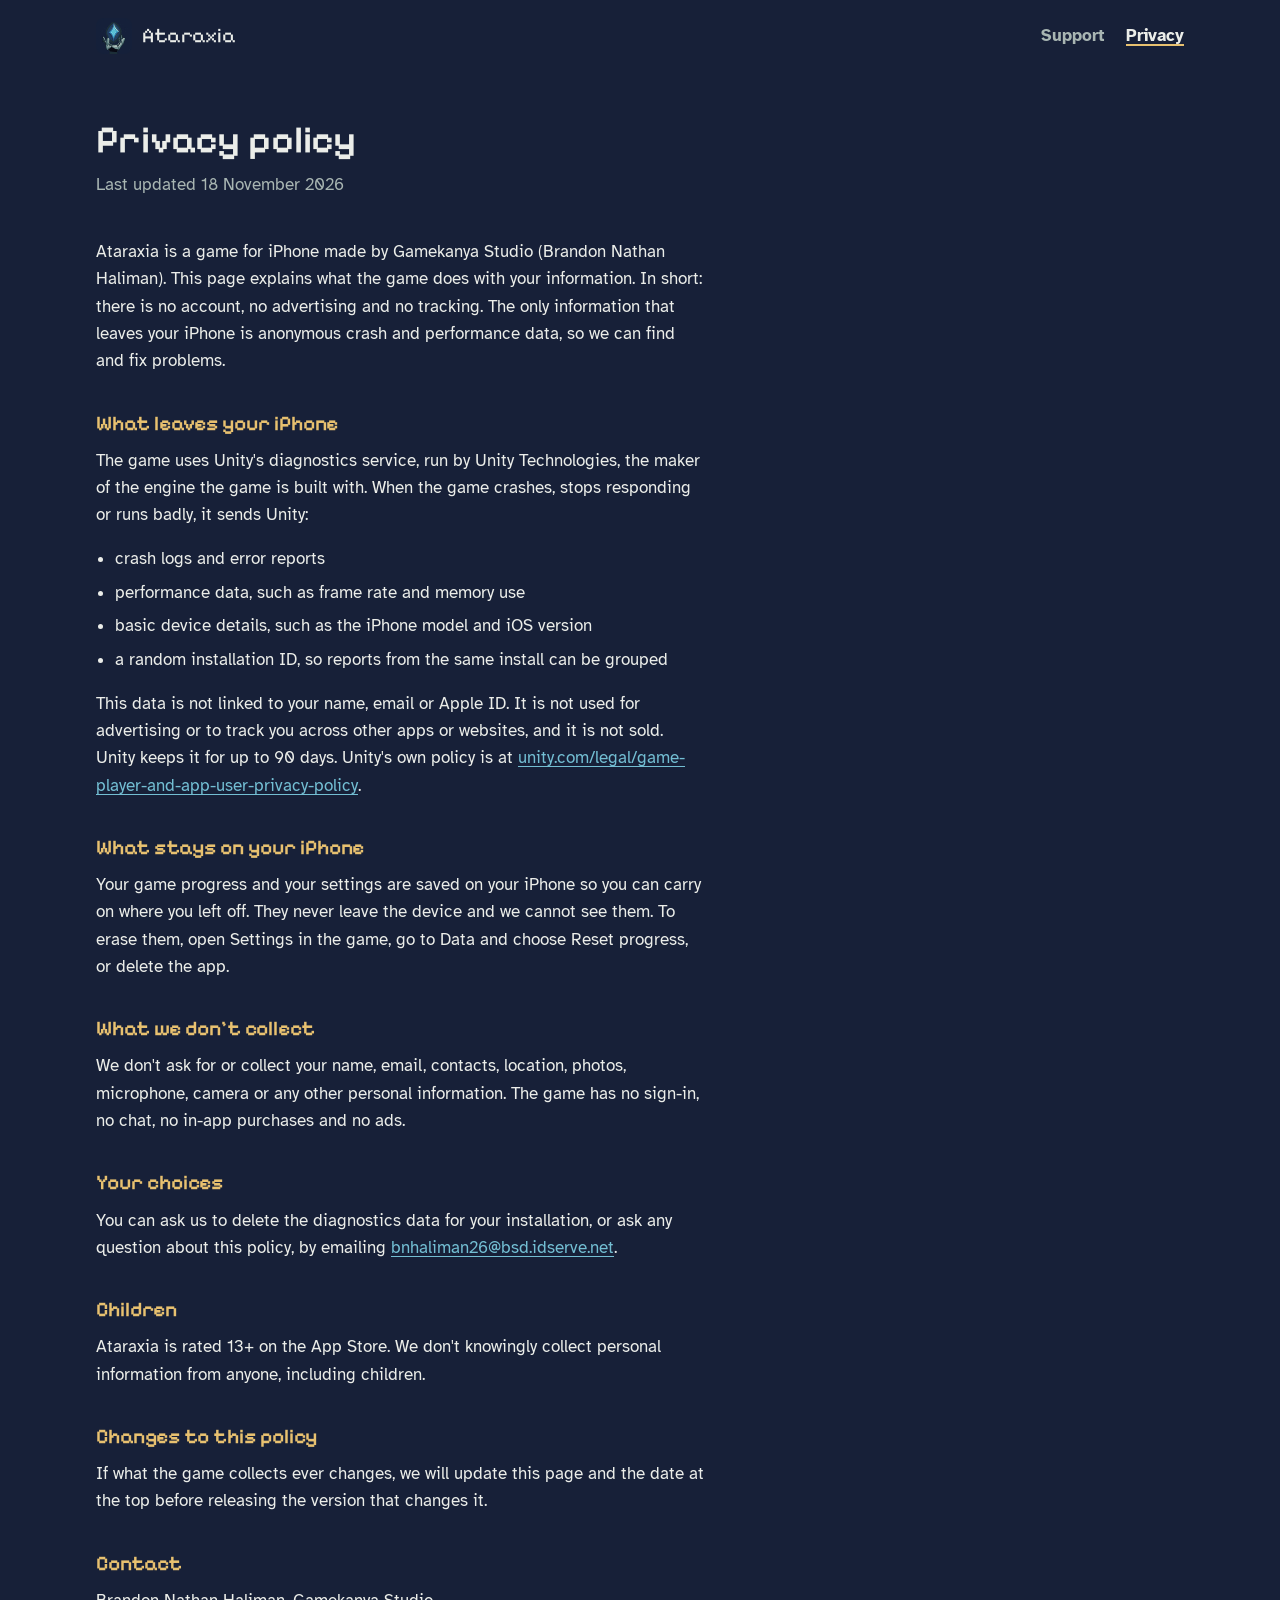
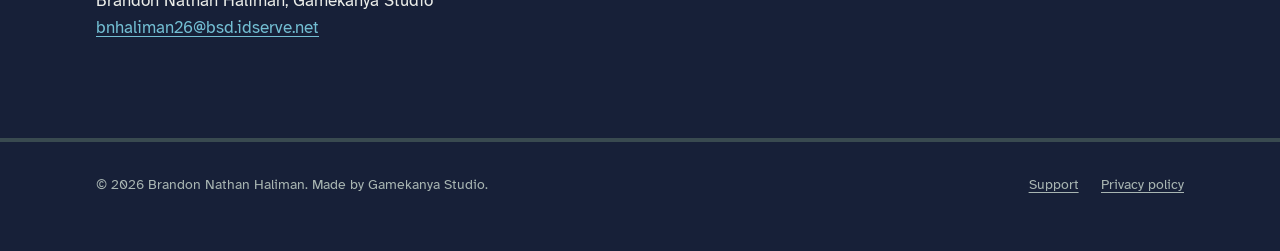
==== privacy.html @ 7a303ba2 "Add Ataraxia website for GitHub Pages Home (App Store marketing URL), Support and Privacy policy pag" ====
<!doctype html>
<html lang="en">
<head>
  <meta charset="utf-8">
  <meta name="viewport" content="width=device-width, initial-scale=1">
  <title>Privacy policy · Ataraxia</title>
  <meta name="description" content="What the Ataraxia iPhone game does with your information.">
  <meta name="theme-color" content="#172038">
  <link rel="icon" type="image/png" href="assets/img/favicon-64.png">
  <link rel="apple-touch-icon" href="assets/img/apple-touch-icon.png">
  <link rel="stylesheet" href="assets/site.css">
</head>
<body>
  <a class="skip" href="#main">Skip to content</a>
  <header class="wrap bar">
    <a class="home" href="./"><img src="assets/img/favicon-64.png" alt="" width="36" height="36">Ataraxia</a>
    <nav aria-label="Site">
      <a href="support.html">Support</a>
      <a href="privacy.html" aria-current="page">Privacy</a>
    </nav>
  </header>

  <main id="main" class="wrap page">
    <header>
      <h1>Privacy policy</h1>
      <p class="updated">Last updated 18 November 2026</p>
    </header>

    <div class="prose">
      <p>Ataraxia is a game for iPhone made by Gamekanya Studio (Brandon Nathan Haliman). This page explains what the game does with your information. In short: there is no account, no advertising and no tracking. The only information that leaves your iPhone is anonymous crash and performance data, so we can find and fix problems.</p>

      <h2>What leaves your iPhone</h2>
      <p>The game uses Unity's diagnostics service, run by Unity Technologies, the maker of the engine the game is built with. When the game crashes, stops responding or runs badly, it sends Unity:</p>
      <ul>
        <li>crash logs and error reports</li>
        <li>performance data, such as frame rate and memory use</li>
        <li>basic device details, such as the iPhone model and iOS version</li>
        <li>a random installation ID, so reports from the same install can be grouped</li>
      </ul>
      <p>This data is not linked to your name, email or Apple ID. It is not used for advertising or to track you across other apps or websites, and it is not sold. Unity keeps it for up to 90 days. Unity's own policy is at <a href="https://unity.com/legal/game-player-and-app-user-privacy-policy">unity.com/legal/game-player-and-app-user-privacy-policy</a>.</p>

      <h2>What stays on your iPhone</h2>
      <p>Your game progress and your settings are saved on your iPhone so you can carry on where you left off. They never leave the device and we cannot see them. To erase them, open Settings in the game, go to Data and choose Reset progress, or delete the app.</p>

      <h2>What we don't collect</h2>
      <p>We don't ask for or collect your name, email, contacts, location, photos, microphone, camera or any other personal information. The game has no sign-in, no chat, no in-app purchases and no ads.</p>

      <h2>Your choices</h2>
      <p>You can ask us to delete the diagnostics data for your installation, or ask any question about this policy, by emailing <a href="mailto:bnhaliman26@bsd.idserve.net">bnhaliman26@bsd.idserve.net</a>.</p>

      <h2>Children</h2>
      <p>Ataraxia is rated 13+ on the App Store. We don't knowingly collect personal information from anyone, including children.</p>

      <h2>Changes to this policy</h2>
      <p>If what the game collects ever changes, we will update this page and the date at the top before releasing the version that changes it.</p>

      <h2>Contact</h2>
      <p>Brandon Nathan Haliman, Gamekanya Studio<br><a href="mailto:bnhaliman26@bsd.idserve.net">bnhaliman26@bsd.idserve.net</a></p>
    </div>
  </main>

  <footer class="foot">
    <div class="wrap">
      <p>© 2026 Brandon Nathan Haliman. Made by Gamekanya Studio.</p>
      <nav aria-label="Footer">
        <a href="support.html">Support</a>
        <a href="privacy.html">Privacy policy</a>
      </nav>
    </div>
  </footer>
</body>
</html>
---- assets/site.css ----
/* Ataraxia website. Colours are the game's Apollo palette; Pixelify Sans is the game's title font. */

@font-face {
  font-family: "Pixelify Sans";
  src: url("fonts/PixelifySans.woff2") format("woff2");
  font-weight: 400 700;
  font-display: swap;
}
@font-face {
  font-family: "Atkinson Hyperlegible";
  src: url("fonts/atkinson-hyperlegible-latin-400-normal.woff2") format("woff2");
  font-weight: 400;
  font-display: swap;
}
@font-face {
  font-family: "Atkinson Hyperlegible";
  src: url("fonts/atkinson-hyperlegible-latin-400-italic.woff2") format("woff2");
  font-weight: 400;
  font-style: italic;
  font-display: swap;
}
@font-face {
  font-family: "Atkinson Hyperlegible";
  src: url("fonts/atkinson-hyperlegible-latin-700-normal.woff2") format("woff2");
  font-weight: 700;
  font-display: swap;
}

:root {
  --night: #172038;   /* sky and page */
  --deep: #253a5e;    /* panels */
  --slate: #394a50;   /* quiet panels, rules */
  --sand: #c8925a;    /* arena ground */
  --sand-dark: #ae7541;
  --crystal: #73bed3; /* number orbs, links */
  --operator: #df84a5;/* operator orbs */
  --gold: #e8c170;    /* results, strike */
  --text: #ebede9;
  --muted: #a8b5b2;

  --display: "Pixelify Sans", ui-monospace, monospace;
  --body: "Atkinson Hyperlegible", system-ui, -apple-system, sans-serif;

  --measure: 38rem;
  --step--1: 0.875rem;
  --step-0: 1.0625rem;
  --step-1: 1.3rem;
  --step-2: 1.7rem;
  --step-3: 2.4rem;
  --step-4: clamp(3.2rem, 9vw, 6.5rem);
  --notch: 8px;
}

*, *::before, *::after { box-sizing: border-box; }

html { background: var(--night); color: var(--text); }

body {
  margin: 0;
  font-family: var(--body);
  font-size: var(--step-0);
  line-height: 1.6;
  -webkit-text-size-adjust: 100%;
}

img.pixel { image-rendering: pixelated; }

a { color: var(--crystal); text-underline-offset: 0.18em; }
a:hover { color: var(--text); }

:focus-visible {
  outline: 3px solid var(--gold);
  outline-offset: 3px;
}

.skip {
  position: absolute;
  left: 1rem;
  top: -4rem;
  background: var(--gold);
  color: var(--night);
  padding: 0.5rem 0.9rem;
  font-weight: 700;
  z-index: 10;
}
.skip:focus { top: 1rem; }

h1, h2, h3 {
  font-family: var(--display);
  font-weight: 600;
  line-height: 1.1;
  margin: 0;
}
h2 { font-size: var(--step-3); }
h3 { font-size: var(--step-1); }

p { margin: 0 0 1em; }

.wrap {
  width: min(100% - 2.5rem, 68rem);
  margin-inline: auto;
}

/* Notched pixel corners, the same cut the game's UI frames use */
.notched {
  clip-path: polygon(
    var(--notch) 0, calc(100% - var(--notch)) 0, 100% var(--notch),
    100% calc(100% - var(--notch)), calc(100% - var(--notch)) 100%,
    var(--notch) 100%, 0 calc(100% - var(--notch)), 0 var(--notch));
}

/* ---------- Top bar ---------- */

.bar {
  display: flex;
  align-items: center;
  justify-content: space-between;
  gap: 1rem;
  padding-block: 1.1rem;
}
.bar .home {
  display: inline-flex;
  align-items: center;
  gap: 0.6rem;
  font-family: var(--display);
  font-size: var(--step-1);
  color: var(--text);
  text-decoration: none;
}
.bar .home img { width: 36px; height: 36px; border-radius: 8px; }
.bar nav { display: flex; gap: 1.4rem; }
.bar nav a { color: var(--muted); text-decoration: none; font-weight: 700; }
.bar nav a:hover, .bar nav a[aria-current="page"] { color: var(--text); }
.bar nav a[aria-current="page"] { text-decoration: underline; text-decoration-color: var(--gold); text-decoration-thickness: 2px; }

/* ---------- Landing: sky over sand ---------- */

.sky {
  position: relative;
  overflow: hidden;
  background:
    radial-gradient(2px 2px at 12% 18%, var(--text) 50%, transparent 51%),
    radial-gradient(2px 2px at 27% 52%, var(--muted) 50%, transparent 51%),
    radial-gradient(2px 2px at 41% 12%, var(--text) 50%, transparent 51%),
    radial-gradient(2px 2px at 63% 34%, var(--muted) 50%, transparent 51%),
    radial-gradient(2px 2px at 78% 9%, var(--text) 50%, transparent 51%),
    radial-gradient(2px 2px at 88% 46%, var(--muted) 50%, transparent 51%),
    radial-gradient(2px 2px at 54% 61%, var(--text) 50%, transparent 51%),
    var(--night);
}

.hero {
  position: relative;
  z-index: 1;
  display: grid;
  grid-template-columns: minmax(0, 1fr) minmax(0, 26rem);
  gap: 2.5rem 3rem;
  align-items: end;
  padding-block: 4rem 0;
}

.hero h1 {
  font-size: var(--step-4);
  letter-spacing: 0.01em;
}
.hero .lede {
  font-size: var(--step-1);
  max-width: 30rem;
  margin-top: 1rem;
  color: var(--text);
}
.hero .facts-line { color: var(--muted); margin-top: 0.5rem; }

.store {
  display: inline-block;
  margin-top: 1.6rem;
  padding: 0.85rem 1.3rem;
  background: var(--gold);
  color: var(--night);
  font-weight: 700;
  text-decoration: none;
}
.store[aria-disabled="true"] { background: var(--slate); color: var(--text); cursor: default; }

.ship {
  position: absolute;
  top: 0.5rem;
  right: -240px;
  width: 223px;
  animation: cross 26s linear 0.6s 1 forwards;
}
@keyframes cross {
  to { transform: translateX(calc(-100vw - 260px)); }
}

/* The dune: a stepped pixel edge between sky and ground */
.ground {
  height: 64px;
  margin-top: 3rem;
  margin-bottom: -1px;   /* no hairline seam against the sand section below */
  background: var(--sand);
  clip-path: polygon(0 40%, 8% 40%, 8% 25%, 19% 25%, 19% 10%, 34% 10%, 34% 30%, 47% 30%, 47% 15%, 61% 15%, 61% 0, 76% 0, 76% 22%, 90% 22%, 90% 38%, 100% 38%, 100% 100%, 0 100%);
}

/* ---------- The processor demo ---------- */

.processor {
  background: var(--deep);
  padding: 1.4rem 1.4rem 1.2rem;
  margin-bottom: -2rem;
  position: relative;
  z-index: 1;
}
.processor h2 { font-size: var(--step-1); }
.processor p.hint { color: var(--muted); font-size: var(--step--1); margin: 0.35rem 0 1rem; }

.chain {
  display: flex;
  align-items: center;
  gap: 0.35rem;
  flex-wrap: wrap;
}
.orb {
  width: 3.4rem;
  height: 3.4rem;
  border: 0;
  border-radius: 50%;
  font-family: var(--body);
  font-size: 1.6rem;
  font-weight: 700;
  color: #140f1a;
  cursor: pointer;
  box-shadow: inset 0 0 0 3px #0d0b14, inset 0 -6px 0 rgba(0, 0, 0, 0.18);
}
.orb.number { background: var(--crystal); }
.orb.operator { background: var(--operator); width: 2.8rem; height: 2.8rem; font-size: 1.4rem; }
.orb:active { transform: translateY(2px); }

.result {
  margin: 1.1rem 0 0;
  font-weight: 700;
  font-size: var(--step-2);
  line-height: 1.2;
  color: var(--gold);
}
.result small {
  display: block;
  font-weight: 400;
  margin-top: 0.2rem;
  font-family: var(--body);
  font-size: var(--step--1);
  color: var(--text);
}

/* ---------- Sections on the ground ---------- */

.field { background: var(--sand); color: #1a1420; padding-block: 4.5rem 4rem; }
.field a { color: #1a1420; }
.field h2 { color: #1a1420; }

.run {
  list-style: none;
  padding: 0;
  margin: 2rem 0 0;
  display: grid;
  grid-template-columns: repeat(5, minmax(0, 1fr));
  gap: 1rem;
  counter-reset: step;
}
.run li {
  counter-increment: step;
  border-top: 4px solid #1a1420;
  padding-top: 0.8rem;
}
.run li::before {
  content: counter(step);
  font-weight: 700;
  font-size: var(--step-2);
  display: block;
  line-height: 1;
  margin-bottom: 0.4rem;
}
.run h3 { font-size: var(--step-0); font-family: var(--body); font-weight: 700; margin-bottom: 0.3rem; }
.run p { font-size: var(--step--1); margin: 0; }

.shots {
  display: grid;
  grid-template-columns: repeat(3, minmax(0, 1fr));
  gap: 1rem;
  margin-top: 2.5rem;
}
.shots figure { margin: 0; }
.shots .frame {
  aspect-ratio: 2622 / 1206;
  background: var(--sand-dark);
  border: 4px solid #1a1420;
  display: grid;
  place-items: center;
  font-size: var(--step--1);
  text-align: center;
  padding: 0.5rem;
}
.shots img { width: 100%; height: auto; display: block; border: 4px solid #1a1420; }
.shots figcaption { font-size: var(--step--1); margin-top: 0.4rem; }

/* ---------- Night sections ---------- */

.band { padding-block: 4.5rem; }
.band + .band { border-top: 4px solid var(--slate); }

.split {
  display: grid;
  grid-template-columns: minmax(0, 18rem) minmax(0, 1fr);
  gap: 1.5rem 3rem;
}
.split > div > p:first-child { margin-top: 0.3rem; }

.options { list-style: none; padding: 0; margin: 0; }
.options li {
  padding: 0.9rem 0;
  border-bottom: 2px solid var(--slate);
}
.options li:first-child { padding-top: 0; }
.options strong { display: block; font-size: var(--step-0); }
.options span { color: var(--muted); }

.facts {
  display: grid;
  grid-template-columns: max-content 1fr;
  gap: 0.55rem 2rem;
  margin: 0;
}
.facts dt { color: var(--muted); }
.facts dd { margin: 0; font-weight: 700; }

/* ---------- Reading pages (privacy, support) ---------- */

.page { padding-block: 3rem 5rem; }
.page header { max-width: var(--measure); margin-bottom: 2.5rem; }
.page h1 { font-size: var(--step-3); margin-bottom: 0.6rem; }
.page .updated { color: var(--muted); }
.prose { max-width: var(--measure); }
.prose h2 { font-size: var(--step-1); margin: 2.4rem 0 0.7rem; color: var(--gold); }
.prose ul { padding-left: 1.2rem; margin: 0 0 1em; }
.prose li { margin-bottom: 0.4rem; }

.contact {
  background: var(--deep);
  padding: 1.3rem 1.4rem;
  margin: 0 0 2.5rem;
  max-width: var(--measure);
}
.contact p { margin: 0; }
.contact a { font-weight: 700; font-size: var(--step-1); }

details {
  border-bottom: 2px solid var(--slate);
  max-width: var(--measure);
}
summary {
  cursor: pointer;
  padding: 1rem 0;
  font-weight: 700;
  list-style: none;
  display: flex;
  justify-content: space-between;
  gap: 1rem;
}
summary::-webkit-details-marker { display: none; }
summary::after {
  content: "+";
  font-family: var(--display);
  color: var(--crystal);
  font-size: 1.4rem;
  line-height: 1;
}
details[open] summary::after { content: "\2212"; }
details > div { padding-bottom: 1rem; }

/* ---------- Footer ---------- */

.foot {
  border-top: 4px solid var(--slate);
  padding-block: 2rem 2.5rem;
  color: var(--muted);
  font-size: var(--step--1);
}
.foot .wrap { display: flex; flex-wrap: wrap; justify-content: space-between; gap: 1rem; }
.foot nav { display: flex; gap: 1.4rem; }
.foot a { color: var(--muted); }

/* ---------- Small screens ---------- */

@media (max-width: 860px) {
  .hero { grid-template-columns: 1fr; padding-top: 2rem; }
  .run { grid-template-columns: 1fr 1fr; }
  .shots { grid-template-columns: 1fr; }
  .split { grid-template-columns: 1fr; }
}
@media (max-width: 480px) {
  .run { grid-template-columns: 1fr; }
  .bar nav { gap: 1rem; }
  .orb { width: 3rem; height: 3rem; }
  .orb.operator { width: 2.5rem; height: 2.5rem; }
}

@media (max-width: 600px) {
  .ship { display: none; }
}

@media (prefers-reduced-motion: reduce) {
  .ship { animation: none; right: 4%; }
  .orb:active { transform: none; }
}

/* Long addresses (the support email) wrap instead of overflowing on narrow phones. */
a[href^="mailto:"] { overflow-wrap: anywhere; }
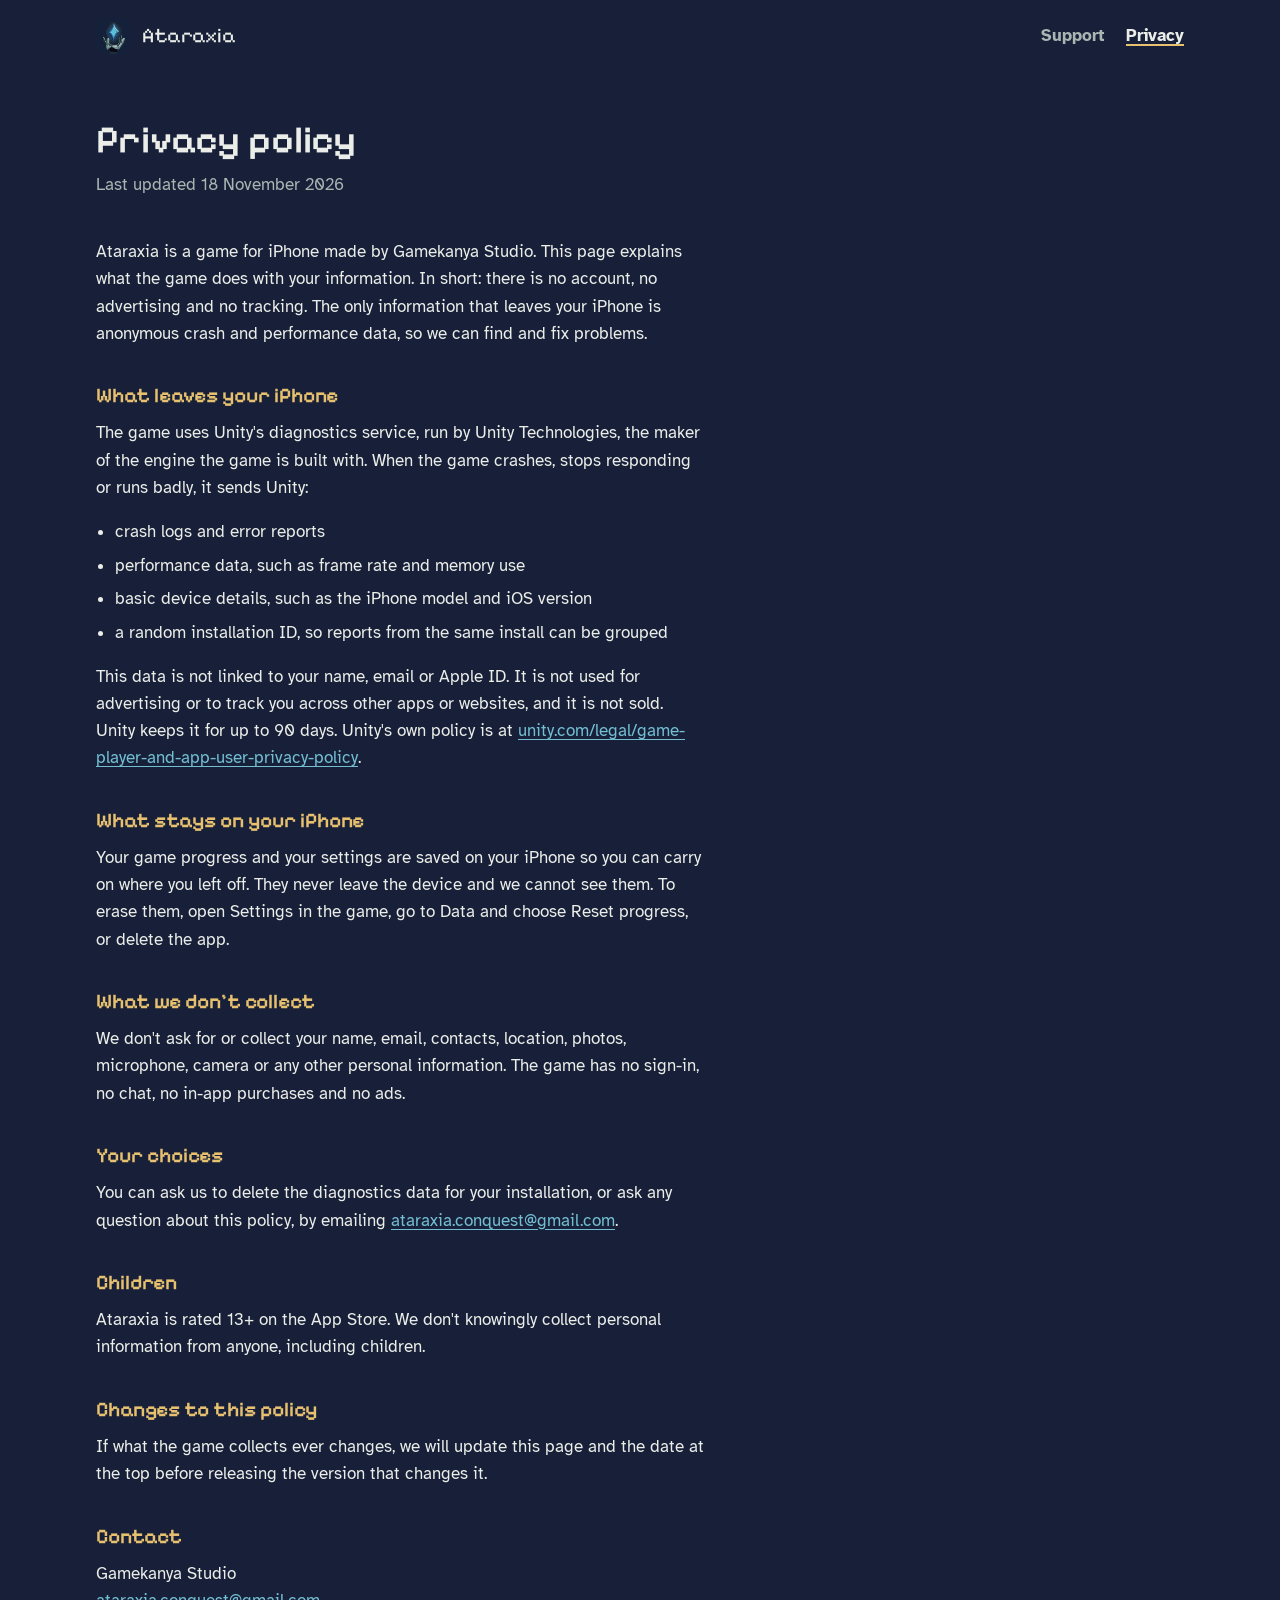
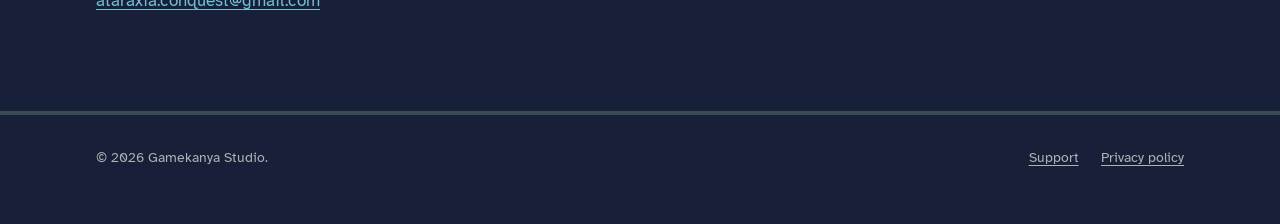
==== commit 45ab94f9: "Update copyright to Gamekanya Studio and support email" ====
--- a/privacy.html
+++ b/privacy.html
@@ -27,7 +27,7 @@
     </header>
 
     <div class="prose">
-      <p>Ataraxia is a game for iPhone made by Gamekanya Studio (Brandon Nathan Haliman). This page explains what the game does with your information. In short: there is no account, no advertising and no tracking. The only information that leaves your iPhone is anonymous crash and performance data, so we can find and fix problems.</p>
+      <p>Ataraxia is a game for iPhone made by Gamekanya Studio. This page explains what the game does with your information. In short: there is no account, no advertising and no tracking. The only information that leaves your iPhone is anonymous crash and performance data, so we can find and fix problems.</p>
 
       <h2>What leaves your iPhone</h2>
       <p>The game uses Unity's diagnostics service, run by Unity Technologies, the maker of the engine the game is built with. When the game crashes, stops responding or runs badly, it sends Unity:</p>
@@ -46,7 +46,7 @@
       <p>We don't ask for or collect your name, email, contacts, location, photos, microphone, camera or any other personal information. The game has no sign-in, no chat, no in-app purchases and no ads.</p>
 
       <h2>Your choices</h2>
-      <p>You can ask us to delete the diagnostics data for your installation, or ask any question about this policy, by emailing <a href="mailto:bnhaliman26@bsd.idserve.net">bnhaliman26@bsd.idserve.net</a>.</p>
+      <p>You can ask us to delete the diagnostics data for your installation, or ask any question about this policy, by emailing <a href="mailto:ataraxia.conquest@gmail.com">ataraxia.conquest@gmail.com</a>.</p>
 
       <h2>Children</h2>
       <p>Ataraxia is rated 13+ on the App Store. We don't knowingly collect personal information from anyone, including children.</p>
@@ -55,13 +55,13 @@
       <p>If what the game collects ever changes, we will update this page and the date at the top before releasing the version that changes it.</p>
 
       <h2>Contact</h2>
-      <p>Brandon Nathan Haliman, Gamekanya Studio<br><a href="mailto:bnhaliman26@bsd.idserve.net">bnhaliman26@bsd.idserve.net</a></p>
+      <p>Gamekanya Studio<br><a href="mailto:ataraxia.conquest@gmail.com">ataraxia.conquest@gmail.com</a></p>
     </div>
   </main>
 
   <footer class="foot">
     <div class="wrap">
-      <p>© 2026 Brandon Nathan Haliman. Made by Gamekanya Studio.</p>
+      <p>© 2026 Gamekanya Studio.</p>
       <nav aria-label="Footer">
         <a href="support.html">Support</a>
         <a href="privacy.html">Privacy policy</a>
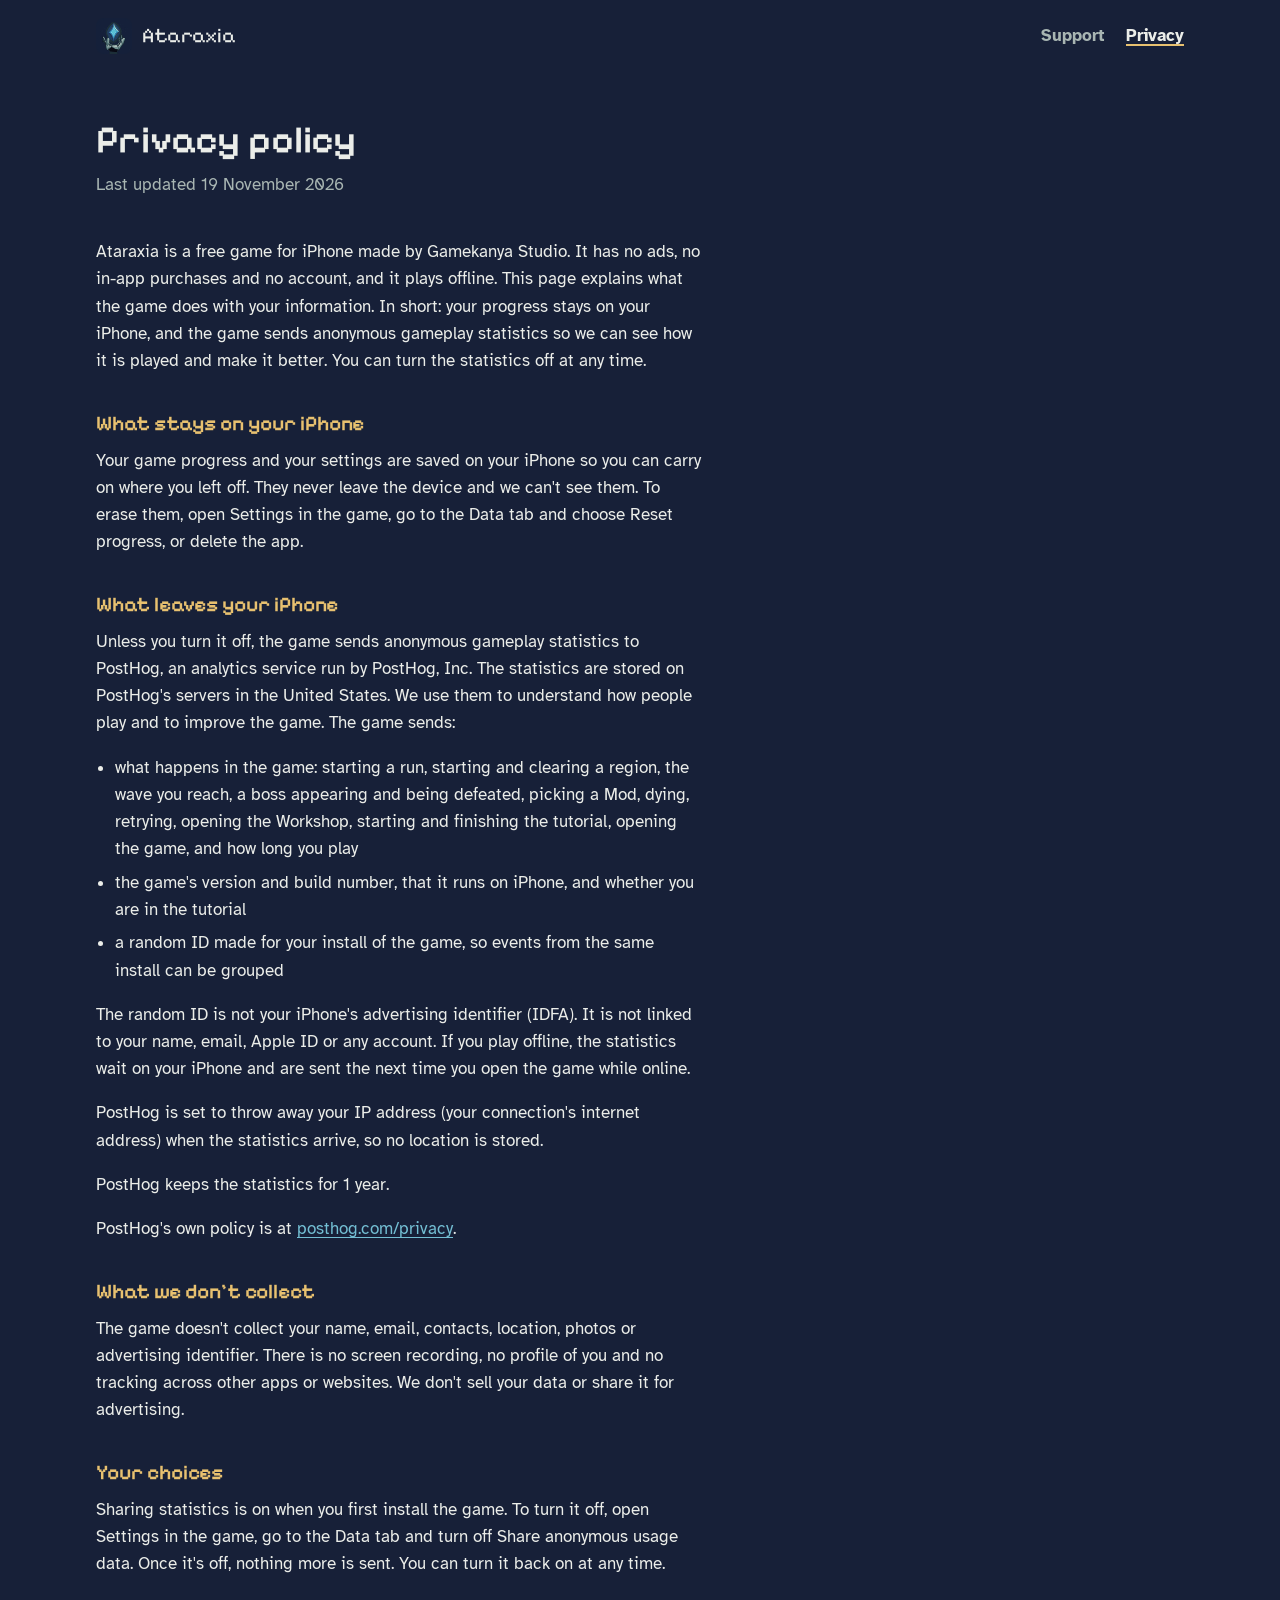
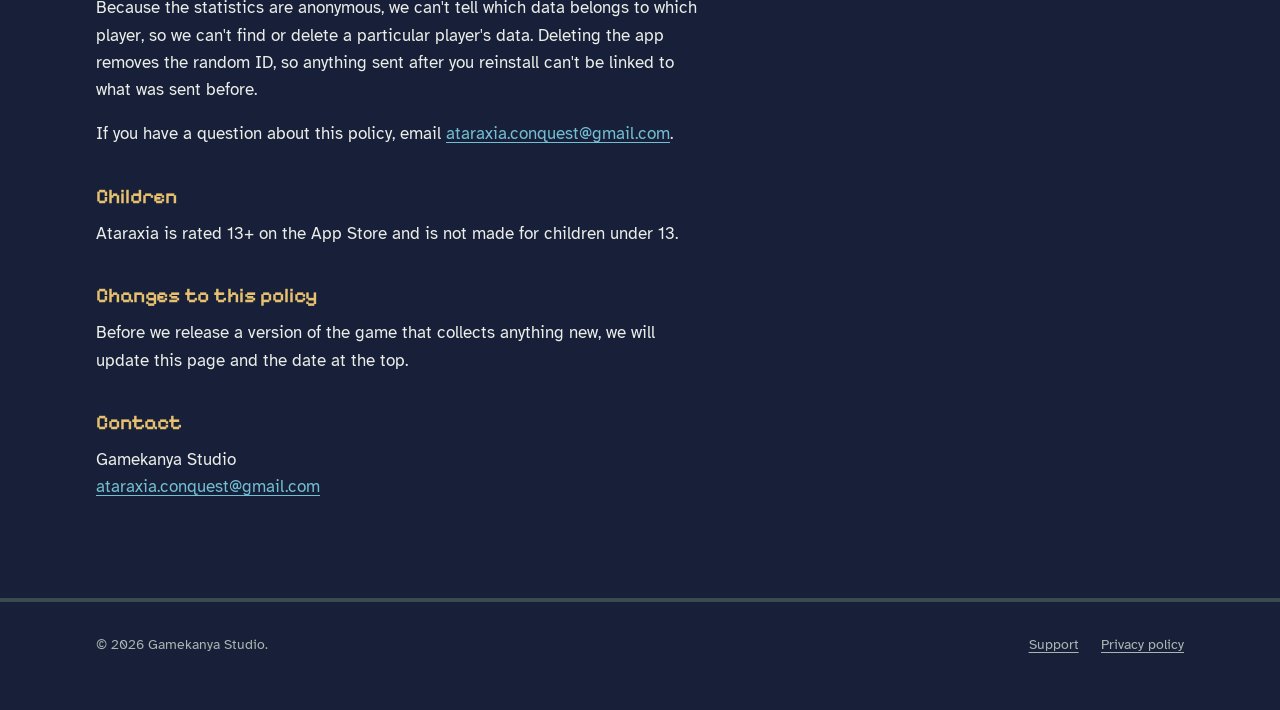
==== commit a10b0b99: "Rewrite privacy policy for PostHog analytics and update support page" ====
--- a/privacy.html
+++ b/privacy.html
@@ -23,36 +23,41 @@
   <main id="main" class="wrap page">
     <header>
       <h1>Privacy policy</h1>
-      <p class="updated">Last updated 18 November 2026</p>
+      <p class="updated">Last updated 19 November 2026</p>
     </header>
 
     <div class="prose">
-      <p>Ataraxia is a game for iPhone made by Gamekanya Studio. This page explains what the game does with your information. In short: there is no account, no advertising and no tracking. The only information that leaves your iPhone is anonymous crash and performance data, so we can find and fix problems.</p>
+      <p>Ataraxia is a free game for iPhone made by Gamekanya Studio. It has no ads, no in-app purchases and no account, and it plays offline. This page explains what the game does with your information. In short: your progress stays on your iPhone, and the game sends anonymous gameplay statistics so we can see how it is played and make it better. You can turn the statistics off at any time.</p>
+
+      <h2>What stays on your iPhone</h2>
+      <p>Your game progress and your settings are saved on your iPhone so you can carry on where you left off. They never leave the device and we can't see them. To erase them, open Settings in the game, go to the Data tab and choose Reset progress, or delete the app.</p>
 
       <h2>What leaves your iPhone</h2>
-      <p>The game uses Unity's diagnostics service, run by Unity Technologies, the maker of the engine the game is built with. When the game crashes, stops responding or runs badly, it sends Unity:</p>
+      <p>Unless you turn it off, the game sends anonymous gameplay statistics to PostHog, an analytics service run by PostHog, Inc. The statistics are stored on PostHog's servers in the United States. We use them to understand how people play and to improve the game. The game sends:</p>
       <ul>
-        <li>crash logs and error reports</li>
-        <li>performance data, such as frame rate and memory use</li>
-        <li>basic device details, such as the iPhone model and iOS version</li>
-        <li>a random installation ID, so reports from the same install can be grouped</li>
+        <li>what happens in the game: starting a run, starting and clearing a region, the wave you reach, a boss appearing and being defeated, picking a Mod, dying, retrying, opening the Workshop, starting and finishing the tutorial, opening the game, and how long you play</li>
+        <li>the game's version and build number, that it runs on iPhone, and whether you are in the tutorial</li>
+        <li>a random ID made for your install of the game, so events from the same install can be grouped</li>
       </ul>
-      <p>This data is not linked to your name, email or Apple ID. It is not used for advertising or to track you across other apps or websites, and it is not sold. Unity keeps it for up to 90 days. Unity's own policy is at <a href="https://unity.com/legal/game-player-and-app-user-privacy-policy">unity.com/legal/game-player-and-app-user-privacy-policy</a>.</p>
-
-      <h2>What stays on your iPhone</h2>
-      <p>Your game progress and your settings are saved on your iPhone so you can carry on where you left off. They never leave the device and we cannot see them. To erase them, open Settings in the game, go to Data and choose Reset progress, or delete the app.</p>
+      <p>The random ID is not your iPhone's advertising identifier (IDFA). It is not linked to your name, email, Apple ID or any account. If you play offline, the statistics wait on your iPhone and are sent the next time you open the game while online.</p>
+      <!-- REMINDER: before release, confirm that "Discard client IP data" is ON and GeoIP is OFF in the PostHog project settings. The next sentence is only true once both are set. -->
+      <p>PostHog is set to throw away your IP address (your connection's internet address) when the statistics arrive, so no location is stored.</p>
+      <p>PostHog keeps the statistics for 1 year.</p>
+      <p>PostHog's own policy is at <a href="https://posthog.com/privacy">posthog.com/privacy</a>.</p>
 
       <h2>What we don't collect</h2>
-      <p>We don't ask for or collect your name, email, contacts, location, photos, microphone, camera or any other personal information. The game has no sign-in, no chat, no in-app purchases and no ads.</p>
+      <p>The game doesn't collect your name, email, contacts, location, photos or advertising identifier. There is no screen recording, no profile of you and no tracking across other apps or websites. We don't sell your data or share it for advertising.</p>
 
       <h2>Your choices</h2>
-      <p>You can ask us to delete the diagnostics data for your installation, or ask any question about this policy, by emailing <a href="mailto:ataraxia.conquest@gmail.com">ataraxia.conquest@gmail.com</a>.</p>
+      <p>Sharing statistics is on when you first install the game. To turn it off, open Settings in the game, go to the Data tab and turn off Share anonymous usage data. Once it's off, nothing more is sent. You can turn it back on at any time.</p>
+      <p>Because the statistics are anonymous, we can't tell which data belongs to which player, so we can't find or delete a particular player's data. Deleting the app removes the random ID, so anything sent after you reinstall can't be linked to what was sent before.</p>
+      <p>If you have a question about this policy, email <a href="mailto:ataraxia.conquest@gmail.com">ataraxia.conquest@gmail.com</a>.</p>
 
       <h2>Children</h2>
-      <p>Ataraxia is rated 13+ on the App Store. We don't knowingly collect personal information from anyone, including children.</p>
+      <p>Ataraxia is rated 13+ on the App Store and is not made for children under 13.</p>
 
       <h2>Changes to this policy</h2>
-      <p>If what the game collects ever changes, we will update this page and the date at the top before releasing the version that changes it.</p>
+      <p>Before we release a version of the game that collects anything new, we will update this page and the date at the top.</p>
 
       <h2>Contact</h2>
       <p>Gamekanya Studio<br><a href="mailto:ataraxia.conquest@gmail.com">ataraxia.conquest@gmail.com</a></p>
